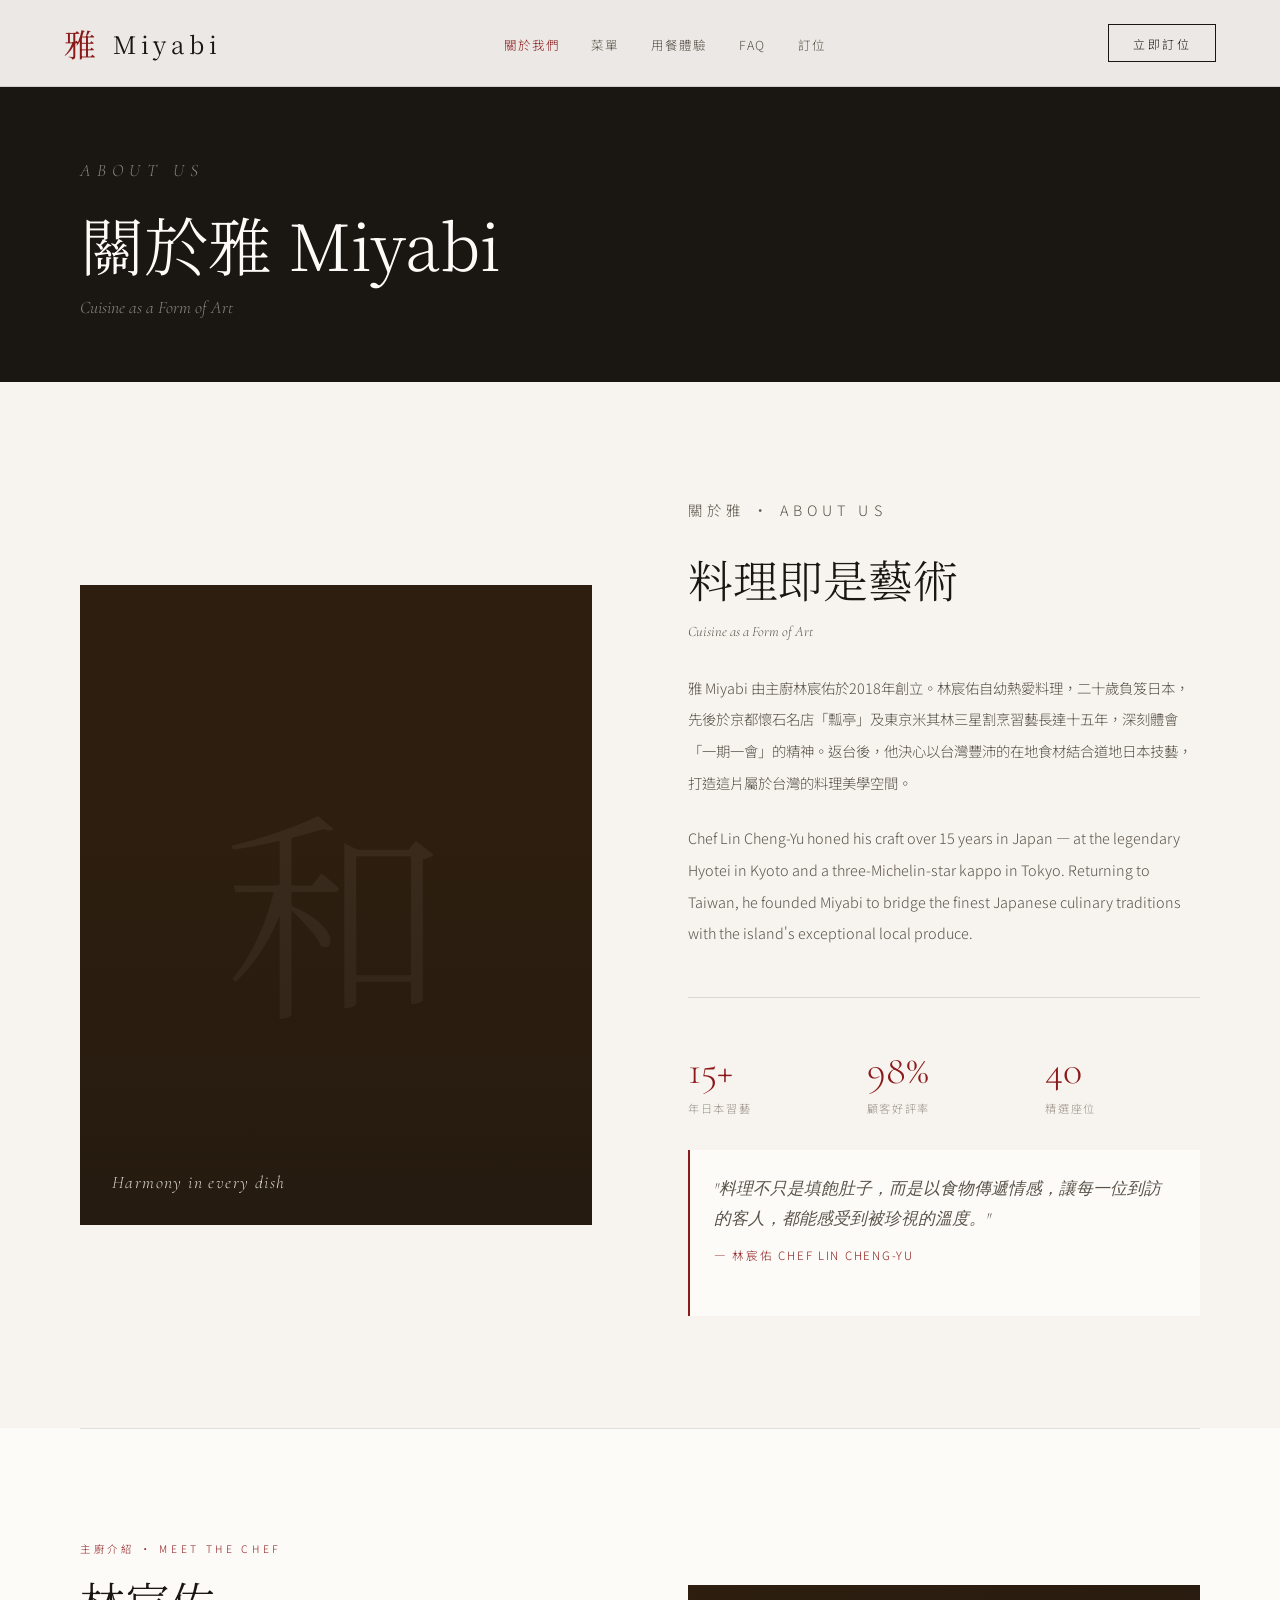
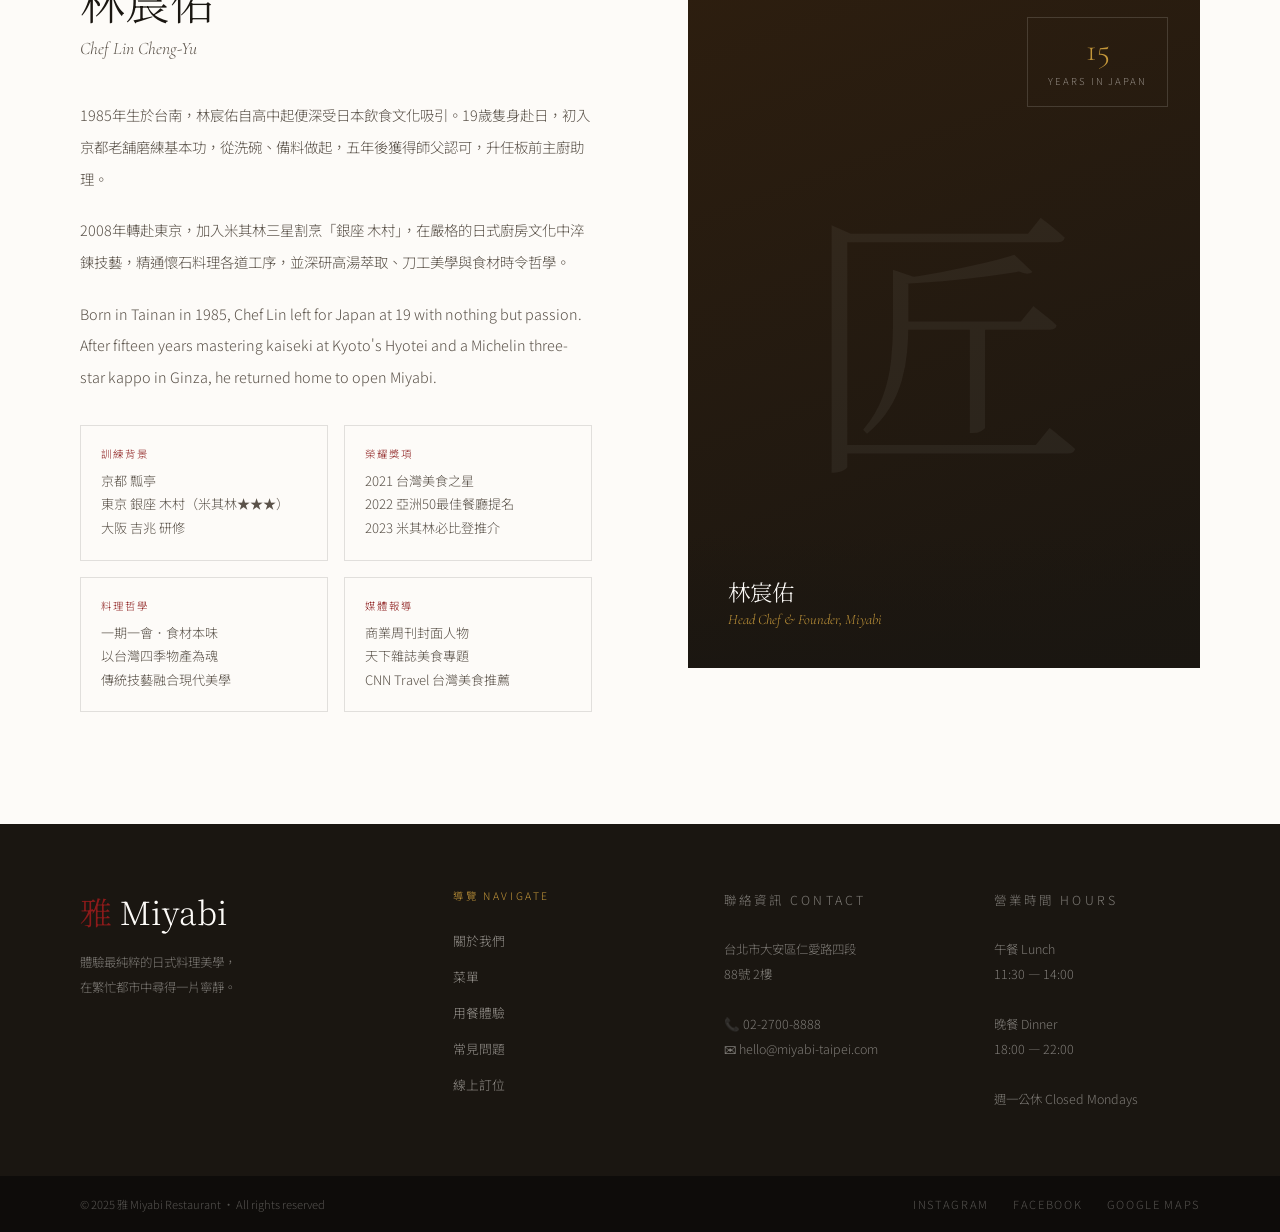
==== about.html @ 3a3a0eae "上傳多頁式網站" ====
<!DOCTYPE html>
<html lang="zh-TW">
<head>
<meta charset="UTF-8">
<meta name="viewport" content="width=device-width, initial-scale=1.0">
<title>關於我們 | 雅 Miyabi</title>
<link rel="preconnect" href="https://fonts.googleapis.com">
<link href="https://fonts.googleapis.com/css2?family=Noto+Serif+JP:wght@300;400;600&family=Noto+Sans+TC:wght@300;400;500&family=Cormorant+Garamond:ital,wght@0,300;0,400;1,300;1,400&display=swap" rel="stylesheet">
<link rel="stylesheet" href="shared.css">
<style>
.page-hero { padding: 10rem 5rem 4rem; background: var(--ink); color: var(--cream); }
.page-hero h1 { font-family: 'Noto Serif JP', serif; font-size: clamp(2.5rem,5vw,4rem); font-weight: 300; margin-bottom: 0.5rem; }
.page-hero p { font-family: 'Cormorant Garamond', serif; font-style: italic; color: rgba(247,244,239,0.5); font-size: 1.1rem; }
.about { background: var(--washi); display: grid; grid-template-columns: 1fr 1fr; gap: 6rem; align-items: center; }
.about-image-block { position: relative; aspect-ratio: 4/5; overflow: hidden; }
.about-img { width: 100%; height: 100%; background: #2d1e0f; display: flex; align-items: center; justify-content: center; position: relative; overflow: hidden; }
.about-img-char { font-family: 'Noto Serif JP', serif; font-size: 14rem; font-weight: 300; color: rgba(247,244,239,0.06); position: absolute; }
.about-img-overlay { position: absolute; inset: 0; background: linear-gradient(180deg, transparent 40%, rgba(26,22,17,0.4) 100%); }
.about-img-label { position: absolute; bottom: 2rem; left: 2rem; font-family: 'Cormorant Garamond', serif; font-size: 1.1rem; font-style: italic; font-weight: 300; color: rgba(247,244,239,0.85); letter-spacing: 0.08em; }
.about-accent-box { position: absolute; top: -1.5rem; right: -1.5rem; width: 60%; height: 60%; border: 1px solid var(--border); z-index: -1; background: var(--cream); }
.about-text p { font-size: 0.9rem; line-height: 2.2; color: var(--ink-muted); margin-bottom: 1.5rem; }
.about-stats { display: grid; grid-template-columns: repeat(3, 1fr); gap: 1.5rem; margin-top: 3rem; padding-top: 3rem; border-top: 1px solid var(--border); }
.about-stat-num { font-family: 'Cormorant Garamond', serif; font-size: 2.5rem; font-weight: 300; color: var(--accent); display: block; }
.about-stat-label { font-size: 0.7rem; letter-spacing: 0.15em; color: var(--ink-faint); text-transform: uppercase; }
@media (max-width: 900px) { .about { grid-template-columns: 1fr; gap: 3rem; } .about-accent-box { display: none; } .page-hero { padding: 8rem 2rem 3rem; } }
</style>
</head>
<body>
<nav>
  <a href="index.html" class="nav-logo"><span class="kanji">雅</span> Miyabi</a>
  <ul class="nav-links">
    <li><a href="about.html" class="active">關於我們</a></li>
    <li><a href="menu.html">菜單</a></li>
    <li><a href="experience.html">用餐體驗</a></li>
    <li><a href="faq.html">FAQ</a></li>
    <li><a href="reservation.html">訂位</a></li>
  </ul>
  <a href="reservation.html" class="nav-reserve">立即訂位</a>
</nav>

<div class="page-hero">
  <p class="section-tag">About Us</p>
  <h1>關於雅 Miyabi</h1>
  <p>Cuisine as a Form of Art</p>
</div>

<section class="about" id="about">
  <div class="about-image-block fade-in">
    <div class="about-img">
      <span class="about-img-char">和</span>
      <div class="about-img-overlay"></div>
      <span class="about-img-label">Harmony in every dish</span>
    </div>
    <div class="about-accent-box"></div>
  </div>
  <div class="about-text fade-in">
    <p class="section-tag">關於雅 · About Us</p>
    <h2 class="section-title">料理即是藝術</h2>
    <p class="section-title-en">Cuisine as a Form of Art</p>
    <p>雅 Miyabi 由主廚林宸佑於2018年創立。林宸佑自幼熱愛料理，二十歲負笈日本，先後於京都懷石名店「瓢亭」及東京米其林三星割烹習藝長達十五年，深刻體會「一期一會」的精神。返台後，他決心以台灣豐沛的在地食材結合道地日本技藝，打造這片屬於台灣的料理美學空間。</p>
    <p>Chef Lin Cheng-Yu honed his craft over 15 years in Japan — at the legendary Hyotei in Kyoto and a three-Michelin-star kappo in Tokyo. Returning to Taiwan, he founded Miyabi to bridge the finest Japanese culinary traditions with the island's exceptional local produce.</p>
    <div class="about-stats">
      <div><span class="about-stat-num">15+</span><span class="about-stat-label">年日本習藝</span></div>
      <div><span class="about-stat-num">98%</span><span class="about-stat-label">顧客好評率</span></div>
      <div><span class="about-stat-num">40</span><span class="about-stat-label">精選座位</span></div>
    </div>
    <div style="margin-top:2rem; padding:1.5rem; border-left: 2px solid var(--accent); background: var(--cream);">
      <p style="font-family:'Cormorant Garamond',serif; font-size:1.05rem; font-style:italic; color:var(--ink-muted); line-height:1.8; margin-bottom:0.5rem;">"料理不只是填飽肚子，而是以食物傳遞情感，讓每一位到訪的客人，都能感受到被珍視的溫度。"</p>
      <p style="font-size:0.72rem; letter-spacing:0.15em; color:var(--accent); text-transform:uppercase;">— 林宸佑 Chef Lin Cheng-Yu</p>
    </div>
  </div>
</section>

<div class="divider"></div>

<section id="chef" style="background:var(--cream); padding:7rem 5rem;">
  <div style="display:grid; grid-template-columns:1fr 1fr; gap:6rem; align-items:center;">
    <div class="fade-in">
      <p class="section-tag">主廚介紹 · Meet the Chef</p>
      <h2 class="section-title">林宸佑</h2>
      <p class="section-title-en">Chef Lin Cheng-Yu</p>
      <p style="font-size:0.9rem;line-height:2.2;color:var(--ink-muted);margin-bottom:1.25rem;">1985年生於台南，林宸佑自高中起便深受日本飲食文化吸引。19歲隻身赴日，初入京都老舖磨練基本功，從洗碗、備料做起，五年後獲得師父認可，升任板前主廚助理。</p>
      <p style="font-size:0.9rem;line-height:2.2;color:var(--ink-muted);margin-bottom:1.25rem;">2008年轉赴東京，加入米其林三星割烹「銀座 木村」，在嚴格的日式廚房文化中淬鍊技藝，精通懷石料理各道工序，並深研高湯萃取、刀工美學與食材時令哲學。</p>
      <p style="font-size:0.9rem;line-height:2.2;color:var(--ink-muted);margin-bottom:2rem;">Born in Tainan in 1985, Chef Lin left for Japan at 19 with nothing but passion. After fifteen years mastering kaiseki at Kyoto's Hyotei and a Michelin three-star kappo in Ginza, he returned home to open Miyabi.</p>
      <div style="display:grid; grid-template-columns:1fr 1fr; gap:1rem;">
        <div style="padding:1.25rem; border:1px solid var(--border);"><p style="font-size:0.65rem;letter-spacing:0.2em;text-transform:uppercase;color:var(--accent);margin-bottom:0.5rem;">訓練背景</p><p style="font-size:0.82rem;line-height:1.8;color:var(--ink-muted);">京都 瓢亭<br>東京 銀座 木村（米其林★★★）<br>大阪 吉兆 研修</p></div>
        <div style="padding:1.25rem; border:1px solid var(--border);"><p style="font-size:0.65rem;letter-spacing:0.2em;text-transform:uppercase;color:var(--accent);margin-bottom:0.5rem;">榮耀獎項</p><p style="font-size:0.82rem;line-height:1.8;color:var(--ink-muted);">2021 台灣美食之星<br>2022 亞洲50最佳餐廳提名<br>2023 米其林必比登推介</p></div>
        <div style="padding:1.25rem; border:1px solid var(--border);"><p style="font-size:0.65rem;letter-spacing:0.2em;text-transform:uppercase;color:var(--accent);margin-bottom:0.5rem;">料理哲學</p><p style="font-size:0.82rem;line-height:1.8;color:var(--ink-muted);">一期一會．食材本味<br>以台灣四季物產為魂<br>傳統技藝融合現代美學</p></div>
        <div style="padding:1.25rem; border:1px solid var(--border);"><p style="font-size:0.65rem;letter-spacing:0.2em;text-transform:uppercase;color:var(--accent);margin-bottom:0.5rem;">媒體報導</p><p style="font-size:0.82rem;line-height:1.8;color:var(--ink-muted);">商業周刊封面人物<br>天下雜誌美食專題<br>CNN Travel 台灣美食推薦</p></div>
      </div>
    </div>
    <div class="fade-in" style="position:relative;">
      <div style="aspect-ratio:3/4; background:linear-gradient(160deg,#2d1e0f,#1a1611); display:flex; align-items:center; justify-content:center; overflow:hidden; position:relative;">
        <span style="font-family:'Noto Serif JP',serif; font-size:18rem; font-weight:300; color:rgba(247,244,239,0.05); position:absolute; user-select:none;">匠</span>
        <div style="position:absolute; bottom:0; left:0; right:0; padding:2.5rem; background:linear-gradient(transparent,rgba(26,22,17,0.85));">
          <p style="font-family:'Noto Serif JP',serif; font-size:1.4rem; color:var(--cream); margin-bottom:0.25rem;">林宸佑</p>
          <p style="font-family:'Cormorant Garamond',serif; font-size:0.9rem; font-style:italic; color:var(--gold);">Head Chef & Founder, Miyabi</p>
        </div>
        <div style="position:absolute; top:2rem; right:2rem; border:1px solid rgba(247,244,239,0.15); padding:1rem 1.25rem; text-align:center;">
          <span style="font-family:'Cormorant Garamond',serif; font-size:2rem; font-weight:300; color:var(--gold); display:block; line-height:1;">15</span>
          <span style="font-size:0.6rem; letter-spacing:0.2em; text-transform:uppercase; color:rgba(247,244,239,0.5);">Years in Japan</span>
        </div>
      </div>
    </div>
  </div>
</section>

<footer>
  <div><div class="footer-brand"><span class="kanji">雅</span> Miyabi</div><p class="footer-desc">體驗最純粹的日式料理美學，<br>在繁忙都市中尋得一片寧靜。</p></div>
  <div><p class="footer-col-title">導覽 Navigate</p><ul class="footer-links"><li><a href="about.html">關於我們</a></li><li><a href="menu.html">菜單</a></li><li><a href="experience.html">用餐體驗</a></li><li><a href="faq.html">常見問題</a></li><li><a href="reservation.html">線上訂位</a></li></ul></div>
  <div class="footer-info"><p class="footer-col-title">聯絡資訊 Contact</p><p>台北市大安區仁愛路四段<br>88號 2樓<br><br>📞 02-2700-8888<br>✉ hello@miyabi-taipei.com</p></div>
  <div class="footer-info"><p class="footer-col-title">營業時間 Hours</p><p>午餐 Lunch<br>11:30 — 14:00<br><br>晚餐 Dinner<br>18:00 — 22:00<br><br>週一公休 Closed Mondays</p></div>
</footer>
<div class="footer-bottom"><p>© 2025 雅 Miyabi Restaurant · All rights reserved</p><div class="footer-social"><a href="#">Instagram</a><a href="#">Facebook</a><a href="#">Google Maps</a></div></div>
<script>
const observer = new IntersectionObserver((entries) => { entries.forEach(e => { if(e.isIntersecting) e.target.classList.add('visible'); }); }, { threshold: 0.12 });
document.querySelectorAll('.fade-in').forEach(el => observer.observe(el));
</script>
</body>
</html>
---- shared.css ----
:root {
  --ink: #1a1611; --ink-muted: #5a5249; --ink-faint: #9a908a;
  --washi: #f7f4ef; --cream: #fdfbf8; --accent: #8b1a1a;
  --gold: #c4973a; --border: rgba(26,22,17,0.12);
}
*, *::before, *::after { box-sizing: border-box; margin: 0; padding: 0; }
html { scroll-behavior: smooth; }
body { font-family: 'Noto Sans TC', sans-serif; background: var(--cream); color: var(--ink); font-weight: 300; overflow-x: hidden; }
nav { position: fixed; top: 0; left: 0; right: 0; z-index: 100; display: flex; align-items: center; justify-content: space-between; padding: 1.5rem 4rem; background: rgba(253,251,248,0.92); backdrop-filter: blur(12px); border-bottom: 1px solid var(--border); }
.nav-logo { font-family: 'Noto Serif JP', serif; font-size: 1.5rem; font-weight: 400; letter-spacing: 0.2em; color: var(--ink); text-decoration: none; display: flex; align-items: center; gap: 0.75rem; }
.nav-logo span.kanji { font-size: 2rem; color: var(--accent); line-height: 1; }
.nav-links { display: flex; gap: 2rem; list-style: none; }
.nav-links a { font-size: 0.78rem; letter-spacing: 0.15em; text-transform: uppercase; color: var(--ink-muted); text-decoration: none; transition: color 0.2s; }
.nav-links a:hover, .nav-links a.active { color: var(--accent); }
.nav-reserve { font-size: 0.75rem; letter-spacing: 0.2em; text-transform: uppercase; padding: 0.6rem 1.5rem; border: 1px solid var(--ink); background: transparent; color: var(--ink); cursor: pointer; transition: all 0.25s; font-family: 'Noto Sans TC', sans-serif; text-decoration: none; }
.nav-reserve:hover { background: var(--ink); color: var(--cream); }
section { padding: 7rem 5rem; }
.section-tag { font-size: 0.65rem; letter-spacing: 0.35em; text-transform: uppercase; color: var(--accent); margin-bottom: 1rem; }
.section-title { font-family: 'Noto Serif JP', serif; font-size: clamp(2rem, 3.5vw, 3rem); font-weight: 300; line-height: 1.3; margin-bottom: 0.5rem; }
.section-title-en { font-family: 'Cormorant Garamond', serif; font-size: 1.1rem; font-style: italic; font-weight: 300; color: var(--ink-muted); margin-bottom: 2.5rem; }
.btn-primary { padding: 0.9rem 2.5rem; background: var(--accent); color: var(--cream); font-size: 0.75rem; letter-spacing: 0.25em; text-transform: uppercase; border: none; cursor: pointer; font-family: 'Noto Sans TC', sans-serif; font-weight: 400; transition: background 0.25s; text-decoration: none; display: inline-block; }
.btn-primary:hover { background: #6e1414; }
.btn-ghost { font-size: 0.75rem; letter-spacing: 0.2em; text-transform: uppercase; color: var(--ink-muted); text-decoration: none; display: inline-flex; align-items: center; gap: 0.5rem; transition: color 0.2s; }
.btn-ghost:hover { color: var(--ink); }
.btn-ghost::after { content: '→'; font-size: 1rem; }
.divider { height: 1px; background: var(--border); margin: 0 5rem; }
.fade-in { opacity: 0; transform: translateY(24px); transition: opacity 0.7s ease, transform 0.7s ease; }
.fade-in.visible { opacity: 1; transform: none; }
footer { background: var(--ink); color: rgba(247,244,239,0.7); padding: 4rem 5rem; display: grid; grid-template-columns: 1.5fr 1fr 1fr 1fr; gap: 4rem; }
.footer-brand { font-family: 'Noto Serif JP', serif; font-size: 2rem; font-weight: 300; color: var(--cream); margin-bottom: 1rem; display: flex; align-items: center; gap: 0.5rem; }
.footer-brand .kanji { color: var(--accent); }
.footer-desc { font-size: 0.78rem; line-height: 2; color: rgba(247,244,239,0.45); }
.footer-col-title { font-size: 0.65rem; letter-spacing: 0.25em; text-transform: uppercase; color: var(--gold); margin-bottom: 1.5rem; }
.footer-links { list-style: none; display: flex; flex-direction: column; gap: 0.75rem; }
.footer-links a { font-size: 0.8rem; color: rgba(247,244,239,0.55); text-decoration: none; transition: color 0.2s; }
.footer-links a:hover { color: var(--cream); }
.footer-info p { font-size: 0.78rem; line-height: 2; color: rgba(247,244,239,0.45); }
.footer-bottom { background: #0e0c0a; padding: 1.25rem 5rem; display: flex; justify-content: space-between; align-items: center; }
.footer-bottom p { font-size: 0.7rem; color: rgba(247,244,239,0.3); }
.footer-social { display: flex; gap: 1.5rem; }
.footer-social a { font-size: 0.7rem; letter-spacing: 0.15em; text-transform: uppercase; color: rgba(247,244,239,0.3); text-decoration: none; transition: color 0.2s; }
.footer-social a:hover { color: var(--cream); }
@media (max-width: 900px) { nav { padding: 1.25rem 1.5rem; } .nav-links { display: none; } section { padding: 5rem 2rem; } footer { grid-template-columns: 1fr 1fr; gap: 2rem; padding: 3rem 2rem; } .footer-bottom { padding: 1rem 2rem; flex-direction: column; gap: 0.5rem; } .divider { margin: 0 2rem; } }
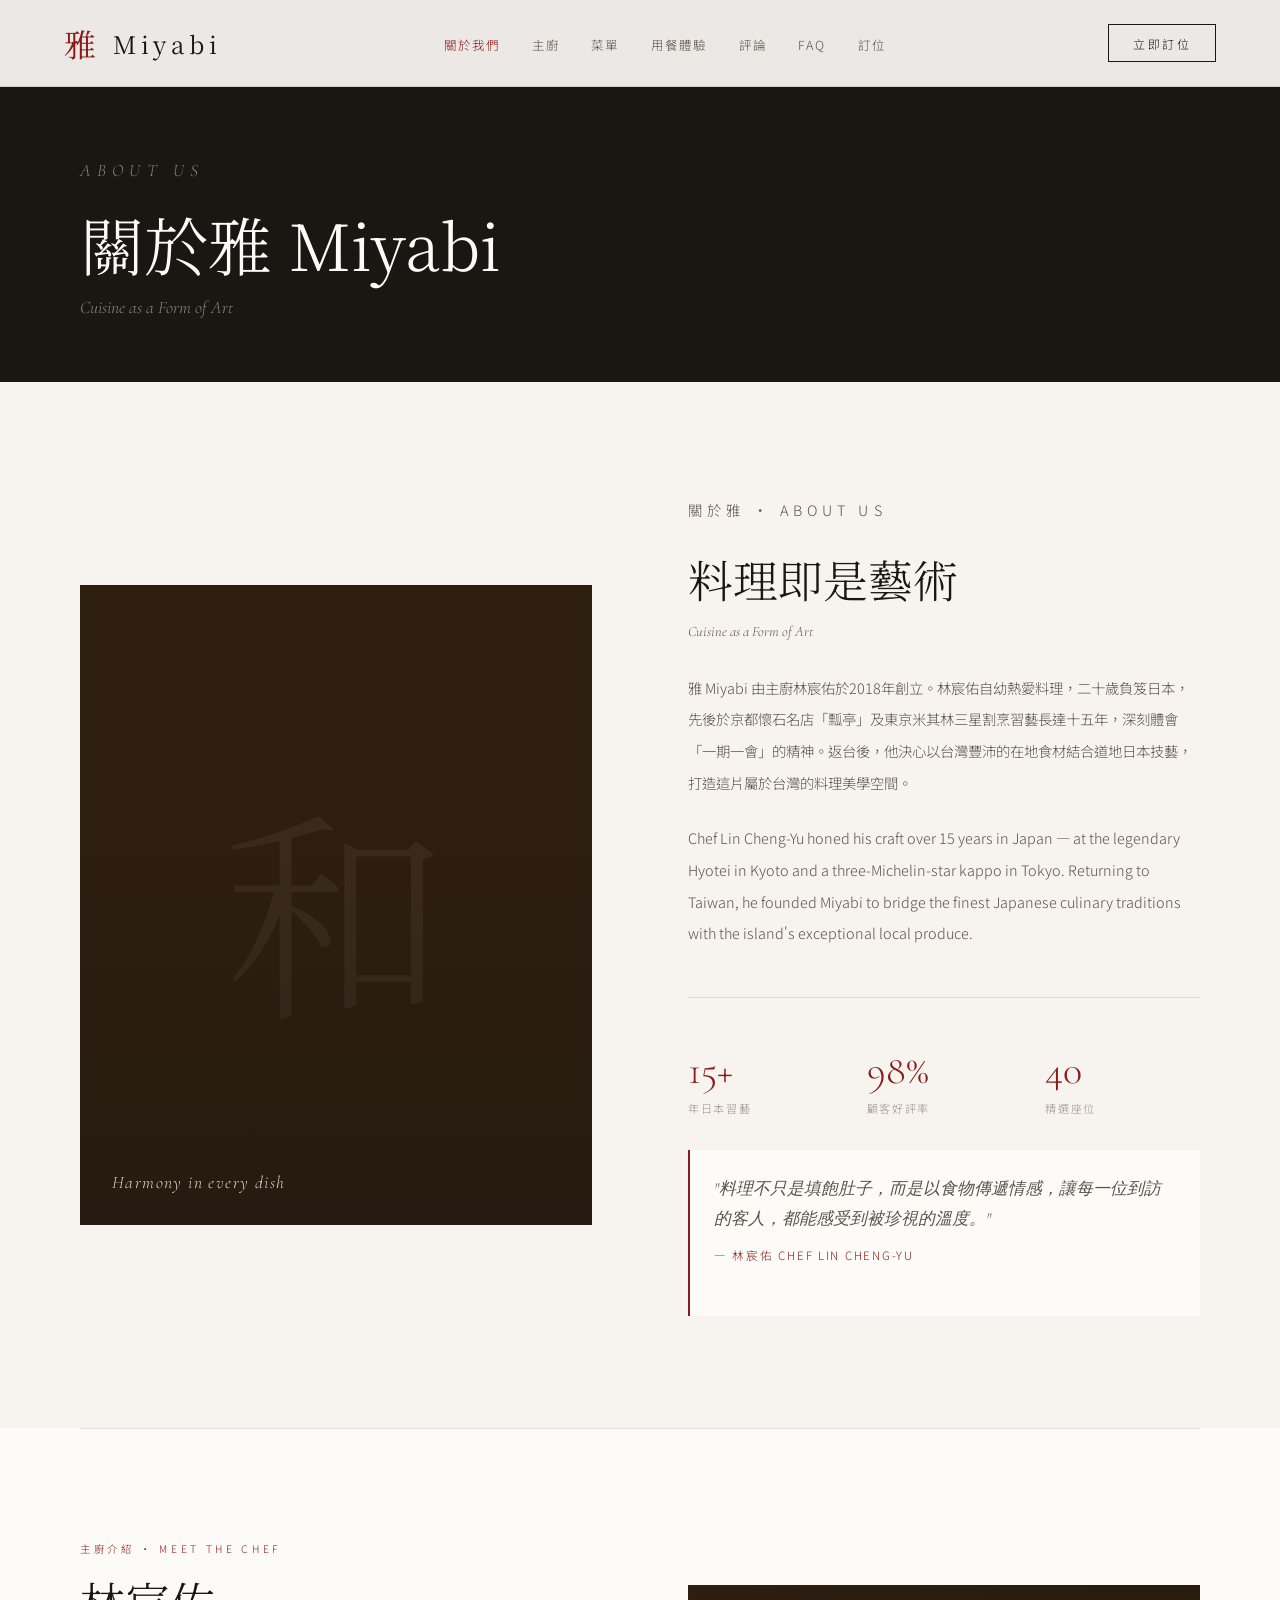
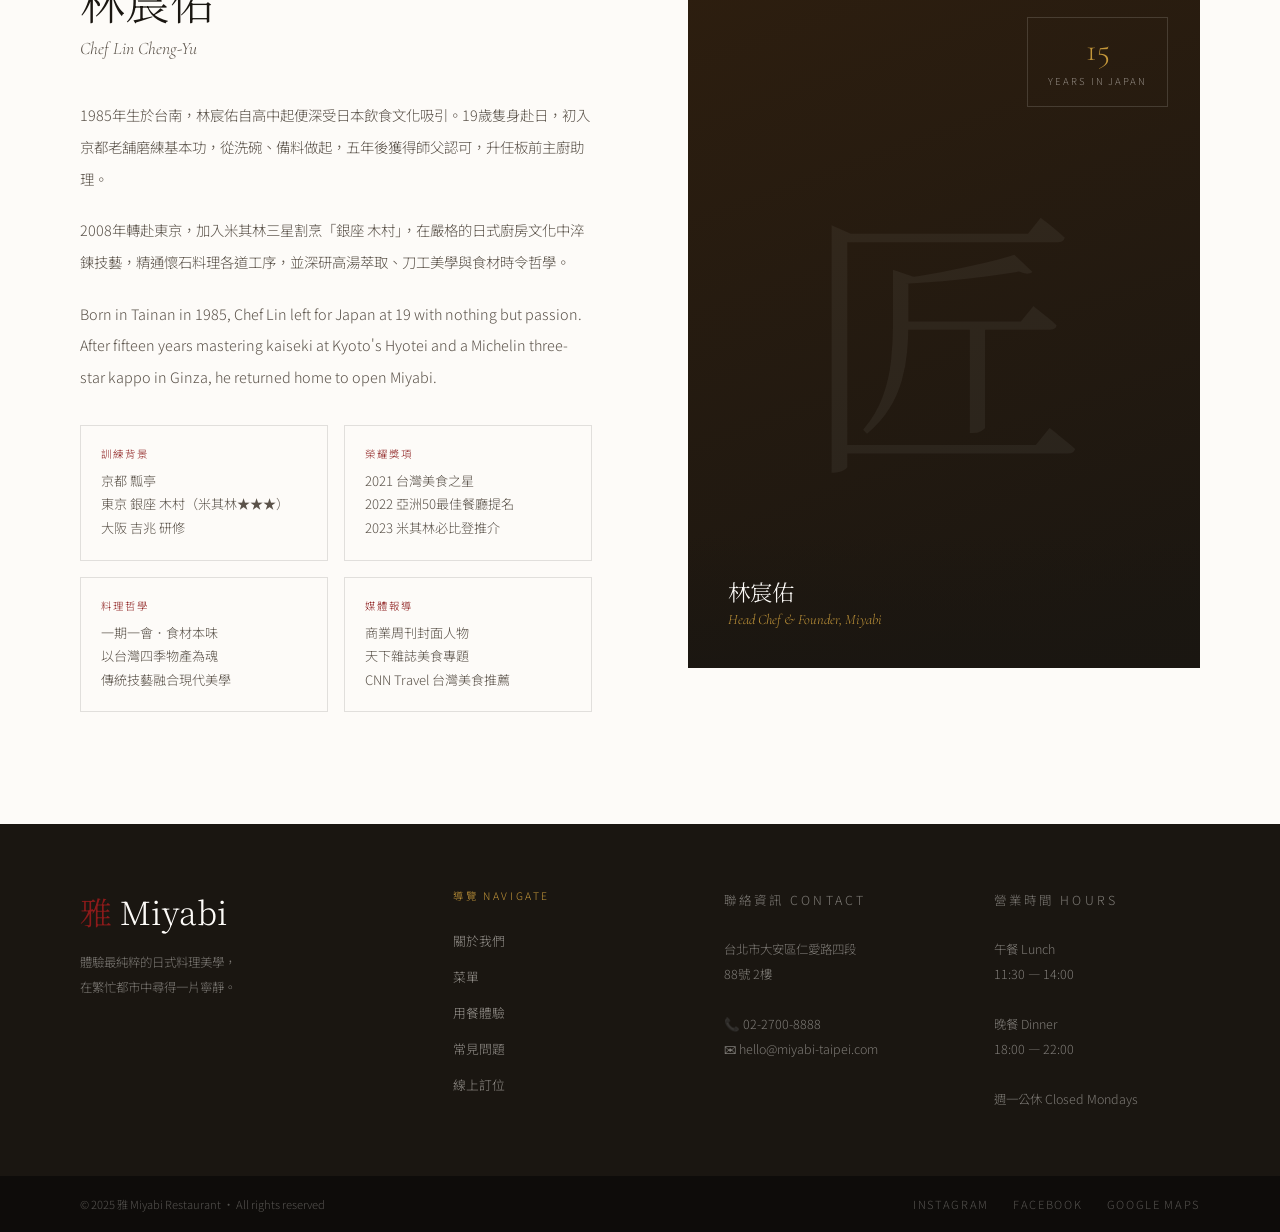
==== commit 47fa7a2e: "多頁網頁" ====
--- a/about.html
+++ b/about.html
@@ -28,10 +28,12 @@
 <body>
 <nav>
   <a href="index.html" class="nav-logo"><span class="kanji">雅</span> Miyabi</a>
-  <ul class="nav-links">
+    <ul class="nav-links">
     <li><a href="about.html" class="active">關於我們</a></li>
+    <li><a href="about.html#chef">主廚</a></li>
     <li><a href="menu.html">菜單</a></li>
     <li><a href="experience.html">用餐體驗</a></li>
+    <li><a href="experience.html#reviews">評論</a></li>
     <li><a href="faq.html">FAQ</a></li>
     <li><a href="reservation.html">訂位</a></li>
   </ul>
